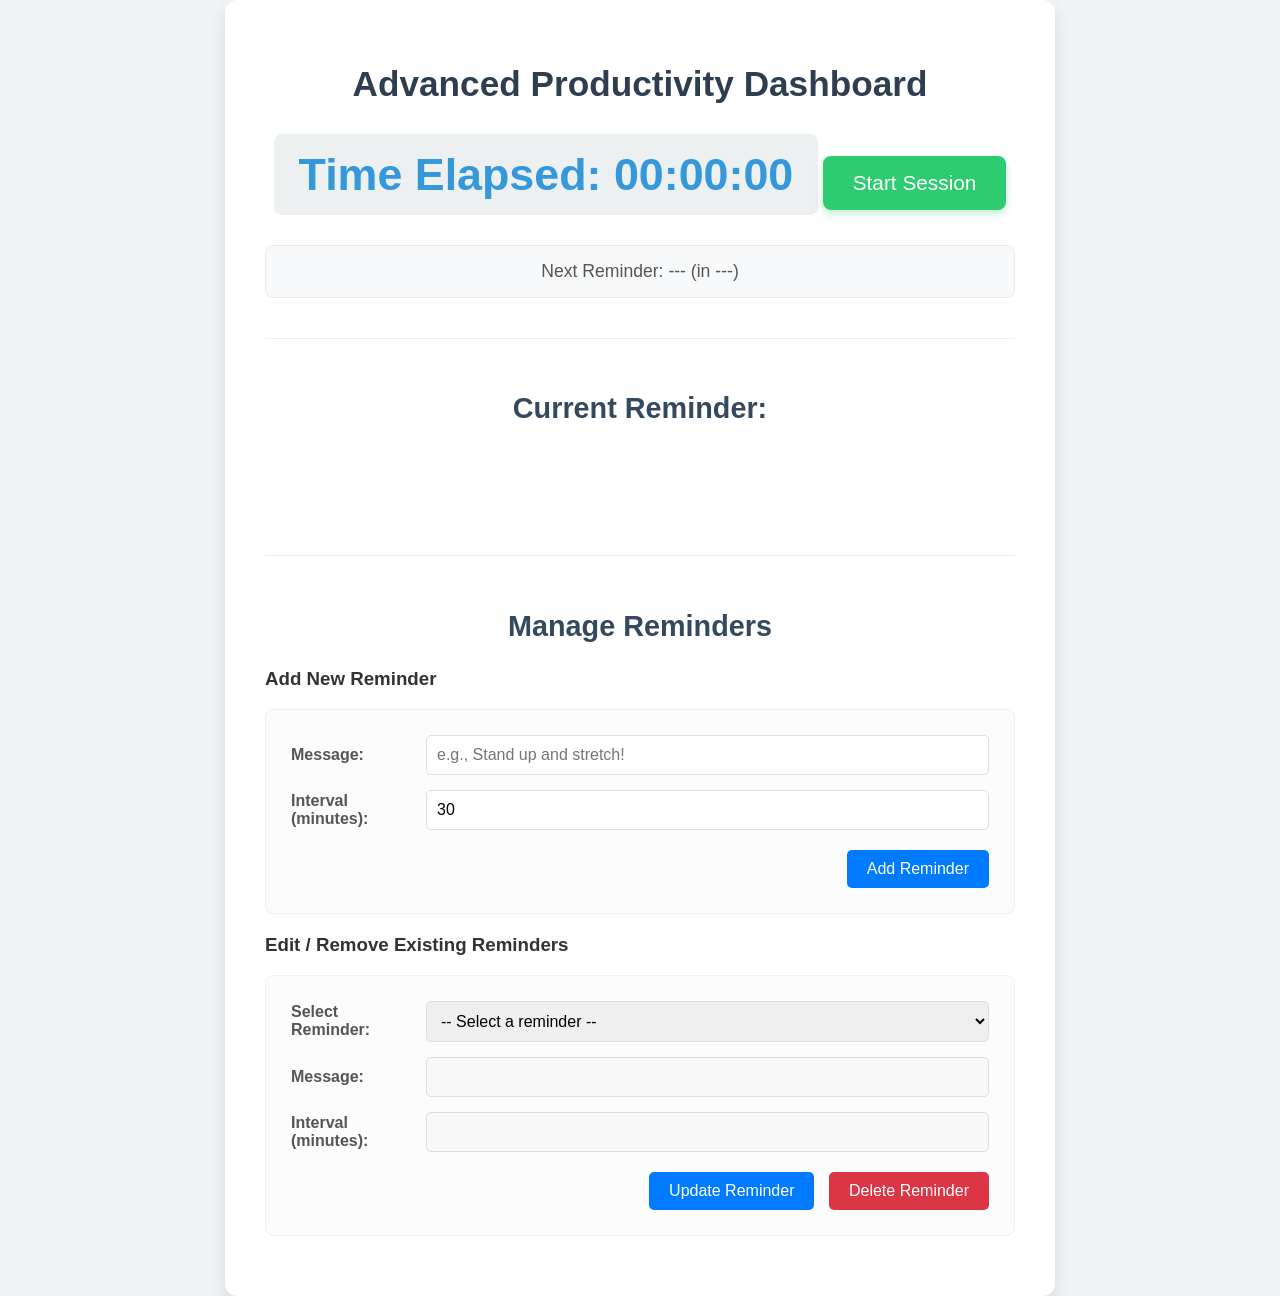
==== docs/db.html @ 58205507 "Add files via upload" ====
<!DOCTYPE html>
<html lang="en">
<head>
    <meta charset="UTF-8">
    <meta name="viewport" content="width=device-width, initial-scale=1.0">
    <title>Advanced Productivity Dashboard</title>
    <style>
        /*
        * CSS Styles
        */
        body {
            font-family: 'Segoe UI', Tahoma, Geneva, Verdana, sans-serif;
            display: flex;
            justify-content: center;
            align-items: center;
            min-height: 100vh;
            background-color: #f0f2f5;
            margin: 0;
            color: #333;
        }

        .dashboard-container {
            background-color: #fff;
            border-radius: 12px;
            box-shadow: 0 8px 16px rgba(0, 0, 0, 0.1);
            padding: 40px;
            text-align: center;
            width: 90%;
            max-width: 750px; /* Wider for reminder management */
        }

        h1 {
            color: #2c3e50;
            margin-bottom: 30px;
            font-size: 2.2em;
        }

        .timer-display {
            font-size: 2.8em;
            font-weight: bold;
            color: #3498db;
            margin-bottom: 30px;
            background-color: #ecf0f1;
            padding: 15px 25px;
            border-radius: 8px;
            display: inline-block;
            min-width: 250px;
        }

        #toggleButton {
            background-color: #2ecc71;
            color: white;
            border: none;
            padding: 15px 30px;
            font-size: 1.3em;
            border-radius: 8px;
            cursor: pointer;
            transition: background-color 0.3s ease, transform 0.2s ease;
            box-shadow: 0 4px 8px rgba(46, 204, 113, 0.3);
            margin-bottom: 25px;
        }

        #toggleButton:hover {
            background-color: #27ae60;
            transform: translateY(-2px);
        }

        #toggleButton:active {
            transform: translateY(0);
            box-shadow: 0 2px 4px rgba(46, 204, 113, 0.3);
        }

        #toggleButton.stop {
            background-color: #e74c3c; /* Red for stop */
            box-shadow: 0 4px 8px rgba(231, 76, 60, 0.3);
        }

        #toggleButton.stop:hover {
            background-color: #c0392b;
        }

        .next-reminder-info {
            font-size: 1.1em;
            color: #555;
            margin-bottom: 30px;
            background-color: #f8f9fa;
            padding: 15px 20px;
            border-radius: 8px;
            border: 1px solid #e9ecef;
        }

        .reminders-section {
            margin-top: 40px;
            border-top: 1px solid #eee;
            padding-top: 30px;
        }

        h2 {
            color: #34495e;
            margin-bottom: 20px;
            font-size: 1.8em;
        }

        .reminder-message {
            background-color: #ffeaa7; /* Light yellow for alerts */
            color: #e67e22; /* Orange for text */
            padding: 15px;
            border-radius: 8px;
            font-size: 1.1em;
            font-weight: 500;
            min-height: 40px;
            display: flex;
            justify-content: center;
            align-items: center;
            box-shadow: 0 2px 4px rgba(255, 234, 167, 0.5);
            opacity: 0;
            transition: opacity 0.5s ease-in-out, transform 0.3s ease-in-out;
            transform: translateY(10px);
        }

        .reminder-message.show {
            opacity: 1;
            transform: translateY(0);
        }

        /* Specific reminder styles (can be used for custom ones too if assigned a type) */
        .reminder-message.water { background-color: #d1ecf1; color: #0c5460; }
        .reminder-message.break { background-color: #d4edda; color: #155724; }
        .reminder-message.exercise { background-color: #fce8d7; color: #8a3800; }
        .reminder-message.eye { background-color: #f7d7ed; color: #6a1a5b; }
        .reminder-message.posture { background-color: #e0f2f7; color: #0d47a1; }
        .reminder-message.custom { background-color: #e6e6fa; color: #503080; } /* Light lavender for custom */

        /* Reminder Management Section */
        .manage-reminders {
            margin-top: 40px;
            border-top: 1px solid #eee;
            padding-top: 30px;
            text-align: left;
        }

        .manage-reminders h2 {
            text-align: center;
            margin-bottom: 25px;
        }

        .manage-reminders form {
            background-color: #fcfcfc;
            border: 1px solid #f0f0f0;
            padding: 25px;
            border-radius: 8px;
            margin-bottom: 20px;
        }

        .form-group {
            margin-bottom: 15px;
            display: flex;
            align-items: center;
        }

        .form-group label {
            flex: 0 0 120px; /* Fixed width for labels */
            margin-right: 15px;
            font-weight: bold;
            color: #555;
        }

        .form-group input[type="text"],
        .form-group input[type="number"],
        .form-group select {
            flex-grow: 1;
            padding: 10px;
            border: 1px solid #ddd;
            border-radius: 5px;
            font-size: 1em;
        }

        .form-actions {
            text-align: right;
            margin-top: 20px;
        }

        .form-actions button {
            background-color: #007bff;
            color: white;
            border: none;
            padding: 10px 20px;
            border-radius: 5px;
            cursor: pointer;
            font-size: 1em;
            transition: background-color 0.2s;
            margin-left: 10px;
        }

        .form-actions button.delete {
            background-color: #dc3545;
        }

        .form-actions button:hover {
            opacity: 0.9;
        }
    </style>
</head>
<body>
    <div class="dashboard-container">
        <h1>Advanced Productivity Dashboard</h1>
        <div class="timer-display">
            Time Elapsed: <span id="hours">00</span>:<span id="minutes">00</span>:<span id="seconds">00</span>
        </div>
        <button id="toggleButton">Start Session</button>

        <div class="next-reminder-info">
            Next Reminder: <span id="nextReminderText">---</span> (in <span id="timeUntilNext">---</span>)
        </div>

        <div class="reminders-section">
            <h2>Current Reminder:</h2>
            <div id="reminderMessage" class="reminder-message"></div>
        </div>

        <div class="manage-reminders">
            <h2>Manage Reminders</h2>

            <h3>Add New Reminder</h3>
            <form id="addReminderForm">
                <div class="form-group">
                    <label for="newReminderMessage">Message:</label>
                    <input type="text" id="newReminderMessage" placeholder="e.g., Stand up and stretch!" required>
                </div>
                <div class="form-group">
                    <label for="newReminderInterval">Interval (minutes):</label>
                    <input type="number" id="newReminderInterval" min="1" value="30" required>
                </div>
                <div class="form-actions">
                    <button type="submit">Add Reminder</button>
                </div>
            </form>

            <h3>Edit / Remove Existing Reminders</h3>
            <form id="editRemoveReminderForm">
                <div class="form-group">
                    <label for="selectReminder">Select Reminder:</label>
                    <select id="selectReminder">
                    </select>
                </div>
                <div class="form-group">
                    <label for="editReminderMessage">Message:</label>
                    <input type="text" id="editReminderMessage" disabled>
                </div>
                <div class="form-group">
                    <label for="editReminderInterval">Interval (minutes):</label>
                    <input type="number" id="editReminderInterval" min="1" disabled>
                </div>
                <div class="form-actions">
                    <button type="button" id="updateReminderButton" disabled>Update Reminder</button>
                    <button type="button" id="deleteReminderButton" class="delete" disabled>Delete Reminder</button>
                </div>
            </form>
        </div>
    </div>

    <audio id="reminderSound" src="https://assets.mixkit.co/sfx/preview/mixkit-positive-notification-bells-2193.mp3" preload="auto"></audio>

    <script>
        /*
        * JavaScript Logic
        */
        document.addEventListener('DOMContentLoaded', () => {
            const toggleButton = document.getElementById('toggleButton');
            const hoursSpan = document.getElementById('hours');
            const minutesSpan = document.getElementById('minutes');
            const secondsSpan = document.getElementById('seconds');
            const reminderMessageDiv = document.getElementById('reminderMessage');
            const nextReminderTextSpan = document.getElementById('nextReminderText');
            const timeUntilNextSpan = document.getElementById('timeUntilNext');
            const reminderSound = document.getElementById('reminderSound');

            // Reminder Management Elements
            const addReminderForm = document.getElementById('addReminderForm');
            const newReminderMessageInput = document.getElementById('newReminderMessage');
            const newReminderIntervalInput = document.getElementById('newReminderInterval');
            const selectReminderDropdown = document.getElementById('selectReminder');
            const editReminderMessageInput = document.getElementById('editReminderMessage');
            const editReminderIntervalInput = document.getElementById('editReminderInterval');
            const updateReminderButton = document.getElementById('updateReminderButton');
            const deleteReminderButton = document.getElementById('deleteReminderButton');

            let timerInterval;
            let secondsElapsed = 0;
            let sessionRunning = false;

            // Constants
            const REMINDER_DISPLAY_DURATION = 10000; // 6 seconds for reminder to show
            const MIN_INTERVAL_BETWEEN_SAME_REMINDER_BUZZES = 43200; // 12 hours in seconds (60 * 60 * 12)

            // Default Reminders (converted to seconds for internal logic)
            // Stored with an 'id' and 'lastBuzzed' property
            let reminders = [
                { id: 'water', message: '💧 Time to drink some water!', interval: 60 * 59, lastBuzzed: 0 }, // 10 seconds for testing
                { id: 'break', message: '🚶 Take a short break, stretch your legs!', interval: 60 * 89, lastBuzzed: 0 }, // 15 seconds for testing
                { id: 'eye', message: '👀 Look away from the screen for 20 seconds (20-20-20 rule).', interval: 60 * 20, lastBuzzed: 0 }, // 20 seconds for testing
                { id: 'posture', message: '🧍 Check your posture! Sit up straight.', interval: 60 * 29, lastBuzzed: 0 }, // 25 seconds for testing
                { id: 'exercise', message: '🏋️‍♂️ Quick break! Do some stretches or push-ups.', interval: 60 * 30, lastBuzzed: 0 } // 30 seconds for testing
            ];

            // --- Local Storage Management ---
            function loadReminders() {
                const storedReminders = localStorage.getItem('customProductivityReminders');
                if (storedReminders) {
                    // Merge stored custom reminders with default ones, ensuring unique IDs
                    // And initialize lastBuzzed if it's not present (e.g., from old storage)
                    const parsed = JSON.parse(storedReminders);
                    const defaultReminderIds = new Set(reminders.map(r => r.id));

                    // Add only custom reminders (not conflicting with default IDs)
                    parsed.forEach(r => {
                        if (!defaultReminderIds.has(r.id)) {
                            reminders.push({
                                id: r.id,
                                message: r.message,
                                interval: r.interval,
                                lastBuzzed: r.lastBuzzed || 0 // Ensure lastBuzzed is initialized
                            });
                        }
                    });
                }
                populateReminderDropdown();
            }

            function saveReminders() {
                // Save only custom and potentially modified default reminders
                // Filter out default ones if they haven't been changed? For simplicity, save all current state.
                localStorage.setItem('customProductivityReminders', JSON.stringify(reminders));
            }

            // --- UI Update Functions ---
            function formatTime(totalSeconds) {
                const h = Math.floor(totalSeconds / 3600);
                const m = Math.floor((totalSeconds % 3600) / 60);
                const s = totalSeconds % 60;
                return {
                    h: String(h).padStart(2, '0'),
                    m: String(m).padStart(2, '0'),
                    s: String(s).padStart(2, '0')
                };
            }

            function updateTimerDisplay() {
                const time = formatTime(secondsElapsed);
                hoursSpan.textContent = time.h;
                minutesSpan.textContent = time.m;
                secondsSpan.textContent = time.s;
            }

            function playReminderSound() {
                if (reminderSound) {
                    reminderSound.currentTime = 0; // Rewind to start if already playing
                    reminderSound.play().catch(e => console.error("Error playing sound:", e));
                }
            }

            function showReminder(message, type) {
                reminderMessageDiv.textContent = message;
                reminderMessageDiv.className = 'reminder-message'; // Clear all classes
                reminderMessageDiv.classList.add('show', type || 'custom'); // Default to 'custom' type if none provided

                playReminderSound(); // Play sound when reminder shows

                setTimeout(() => {
                    reminderMessageDiv.classList.remove('show');
                    setTimeout(() => {
                        reminderMessageDiv.textContent = '';
                        reminderMessageDiv.className = 'reminder-message'; // Reset to base class
                    }, 500); // Wait for fade-out transition
                }, REMINDER_DISPLAY_DURATION);
            }

            function updateNextReminderInfo() {
                if (!sessionRunning) {
                    nextReminderTextSpan.textContent = '---';
                    timeUntilNextSpan.textContent = '---';
                    return;
                }

                let nextReminder = null;
                let minTimeUntil = Infinity;

                reminders.forEach(r => {
                    // Calculate how many seconds until the next occurrence of this reminder
                    // This handles cases where we might have just passed an interval
                    const lastOccurrenceSeconds = Math.floor(secondsElapsed / r.interval) * r.interval;
                    let nextOccurrenceSeconds = lastOccurrenceSeconds + r.interval;

                    // If the current time is exactly an interval AND it's already buzzed very recently,
                    // calculate the next occurrence based on the lastBuzzed time + 12 hours minimum.
                    if (secondsElapsed > 0 && secondsElapsed % r.interval === 0 &&
                        (secondsElapsed - r.lastBuzzed) < MIN_INTERVAL_BETWEEN_SAME_REMINDER_BUZZES) {
                        nextOccurrenceSeconds = r.lastBuzzed + MIN_INTERVAL_BETWEEN_SAME_REMINDER_BUZZES;
                        // Adjust if that's still in the past or current second (shouldn't happen with secondsElapsed - lastBuzzed check)
                        if (nextOccurrenceSeconds <= secondsElapsed) {
                             nextOccurrenceSeconds = secondsElapsed + r.interval; // Fallback to next standard interval
                        }
                    } else if (secondsElapsed > 0 && secondsElapsed % r.interval === 0) {
                        // If it just buzzed and it's allowed, its next one is a full interval from now.
                        nextOccurrenceSeconds += r.interval;
                    }


                    const timeUntil = nextOccurrenceSeconds - secondsElapsed;

                    if (timeUntil < minTimeUntil) {
                        minTimeUntil = timeUntil;
                        nextReminder = r;
                    }
                });

                if (nextReminder && minTimeUntil > 0) { // Only show if there's a valid next reminder and time until it
                    nextReminderTextSpan.textContent = nextReminder.message.split('!')[0]; // Just the main phrase
                    const time = formatTime(minTimeUntil);
                    let timeString = '';
                    if (parseInt(time.h) > 0) timeString += `${parseInt(time.h)}h `;
                    if (parseInt(time.m) > 0) timeString += `${parseInt(time.m)}m `;
                    timeString += `${parseInt(time.s)}s`;
                    timeUntilNextSpan.textContent = timeString.trim();
                } else if (nextReminder && minTimeUntil <= 0) { // If it's due now or just passed, show "imminent"
                    nextReminderTextSpan.textContent = nextReminder.message.split('!')[0];
                    timeUntilNextSpan.textContent = 'now!';
                }
                else {
                    nextReminderTextSpan.textContent = 'No reminders scheduled';
                    timeUntilNextSpan.textContent = '';
                }
            }


            // --- Session Control ---
            function startSession() {
                if (sessionRunning) return;

                sessionRunning = true;
                toggleButton.textContent = 'Stop Session';
                toggleButton.classList.add('stop');
                
                updateNextReminderInfo(); 

                timerInterval = setInterval(() => {
                    secondsElapsed++;
                    updateTimerDisplay();
                    updateNextReminderInfo(); // Update next reminder info every second

                    reminders.forEach(reminder => {
                        // Check if it's time for a reminder AND it hasn't buzzed recently
                        if (secondsElapsed > 0 && 
                            secondsElapsed % reminder.interval === 0 &&
                            (secondsElapsed - reminder.lastBuzzed) >= MIN_INTERVAL_BETWEEN_SAME_REMINDER_BUZZES) {
                            
                            showReminder(reminder.message, reminder.id); // Pass reminder ID as type for CSS
                            reminder.lastBuzzed = secondsElapsed; // Update last buzzed time
                            saveReminders(); // Save the new lastBuzzed time
                        }
                    });

                }, 1000); // Update every second
            }

            function stopSession() {
                if (!sessionRunning) return;

                sessionRunning = false;
                clearInterval(timerInterval); // Stop the timer
                secondsElapsed = 0; // Reset time
                updateTimerDisplay(); // Update display to 00:00:00

                // Reset lastBuzzed times when session stops, so they're ready for a new session
                reminders.forEach(r => r.lastBuzzed = 0);
                saveReminders(); // Save the reset lastBuzzed times

                toggleButton.textContent = 'Start Session';
                toggleButton.classList.remove('stop');
                
                reminderMessageDiv.classList.remove('show');
                reminderMessageDiv.textContent = '';
                reminderMessageDiv.className = 'reminder-message';
                
                updateNextReminderInfo(); // Clear next reminder info when session stops
            }

            toggleButton.addEventListener('click', () => {
                if (sessionRunning) {
                    stopSession();
                } else {
                    startSession();
                }
            });

            // --- Reminder Management Functions ---

            function generateReminderId(message) {
                // Simple ID generation for custom reminders
                return 'custom-' + message.replace(/[^a-zA-Z0-9]/g, '').toLowerCase().substring(0, 10) + '-' + Date.now();
            }

            function populateReminderDropdown() {
                selectReminderDropdown.innerHTML = '<option value="">-- Select a reminder --</option>';
                reminders.forEach(r => {
                    const option = document.createElement('option');
                    option.value = r.id;
                    option.textContent = r.message;
                    selectReminderDropdown.appendChild(option);
                });
                // Disable edit/delete fields if no reminder is selected
                editReminderMessageInput.disabled = true;
                editReminderIntervalInput.disabled = true;
                updateReminderButton.disabled = true;
                deleteReminderButton.disabled = true;
                editReminderMessageInput.value = '';
                editReminderIntervalInput.value = '';
            }

            addReminderForm.addEventListener('submit', (e) => {
                e.preventDefault();
                const message = newReminderMessageInput.value.trim();
                const intervalMinutes = parseInt(newReminderIntervalInput.value, 10);

                if (message && intervalMinutes > 0) {
                    const newReminder = {
                        id: generateReminderId(message), // Generate a unique ID
                        message: message,
                        interval: intervalMinutes * 60, // Convert minutes to seconds
                        lastBuzzed: 0 // Initialize lastBuzzed
                    };
                    reminders.push(newReminder);
                    saveReminders();
                    populateReminderDropdown();
                    newReminderMessageInput.value = '';
                    newReminderIntervalInput.value = 30; // Reset to default
                    updateNextReminderInfo(); // Re-evaluate next reminder
                    alert('Reminder added successfully!');
                } else {
                    alert('Please enter a valid message and interval (minutes).');
                }
            });

            selectReminderDropdown.addEventListener('change', () => {
                const selectedId = selectReminderDropdown.value;
                const selectedReminder = reminders.find(r => r.id === selectedId);

                if (selectedReminder) {
                    editReminderMessageInput.value = selectedReminder.message;
                    editReminderIntervalInput.value = selectedReminder.interval / 60; // Convert seconds to minutes for display
                    editReminderMessageInput.disabled = false;
                    editReminderIntervalInput.disabled = false;
                    updateReminderButton.disabled = false;
                    deleteReminderButton.disabled = false;
                } else {
                    editReminderMessageInput.value = '';
                    editReminderIntervalInput.value = '';
                    editReminderMessageInput.disabled = true;
                    editReminderIntervalInput.disabled = true;
                    updateReminderButton.disabled = true;
                    deleteReminderButton.disabled = true;
                }
            });

            updateReminderButton.addEventListener('click', () => {
                const selectedId = selectReminderDropdown.value;
                const selectedReminder = reminders.find(r => r.id === selectedId);

                if (selectedReminder) {
                    const newMessage = editReminderMessageInput.value.trim();
                    const newIntervalMinutes = parseInt(editReminderIntervalInput.value, 10);

                    if (newMessage && newIntervalMinutes > 0) {
                        selectedReminder.message = newMessage;
                        selectedReminder.interval = newIntervalMinutes * 60; // Convert minutes to seconds
                        // Reset lastBuzzed for edited reminder to allow it to buzz soon if needed
                        selectedReminder.lastBuzzed = 0; 
                        saveReminders();
                        populateReminderDropdown(); // Re-populate to update message in dropdown
                        updateNextReminderInfo(); // Re-evaluate next reminder
                        alert('Reminder updated successfully!');
                    } else {
                        alert('Please enter a valid message and interval (minutes).');
                    }
                }
            });

            deleteReminderButton.addEventListener('click', () => {
                const selectedId = selectReminderDropdown.value;
                if (selectedId && confirm('Are you sure you want to delete this reminder?')) {
                    reminders = reminders.filter(r => r.id !== selectedId);
                    saveReminders();
                    populateReminderDropdown();
                    updateNextReminderInfo(); // Re-evaluate next reminder
                    alert('Reminder deleted successfully!');
                }
            });

            // Initial setup
            loadReminders(); // Load custom reminders from localStorage
            updateTimerDisplay();
            updateNextReminderInfo(); // Call initially to show default "---"
        });
    </script>
</body>
</html>
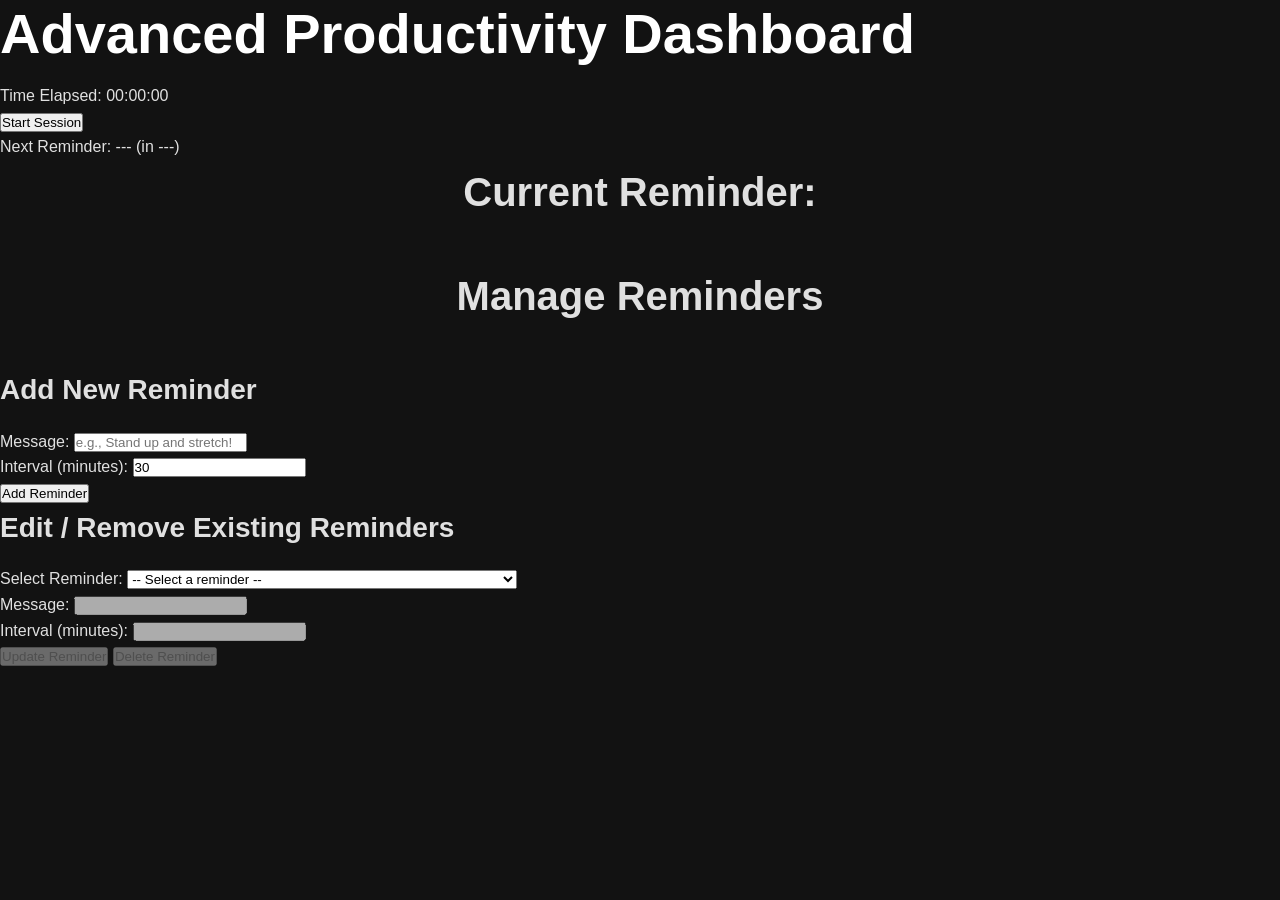
==== commit 81904406: "Update db.html" ====
--- a/docs/db.html
+++ b/docs/db.html
@@ -4,202 +4,7 @@
     <meta charset="UTF-8">
     <meta name="viewport" content="width=device-width, initial-scale=1.0">
     <title>Advanced Productivity Dashboard</title>
-    <style>
-        /*
-        * CSS Styles
-        */
-        body {
-            font-family: 'Segoe UI', Tahoma, Geneva, Verdana, sans-serif;
-            display: flex;
-            justify-content: center;
-            align-items: center;
-            min-height: 100vh;
-            background-color: #f0f2f5;
-            margin: 0;
-            color: #333;
-        }
-
-        .dashboard-container {
-            background-color: #fff;
-            border-radius: 12px;
-            box-shadow: 0 8px 16px rgba(0, 0, 0, 0.1);
-            padding: 40px;
-            text-align: center;
-            width: 90%;
-            max-width: 750px; /* Wider for reminder management */
-        }
-
-        h1 {
-            color: #2c3e50;
-            margin-bottom: 30px;
-            font-size: 2.2em;
-        }
-
-        .timer-display {
-            font-size: 2.8em;
-            font-weight: bold;
-            color: #3498db;
-            margin-bottom: 30px;
-            background-color: #ecf0f1;
-            padding: 15px 25px;
-            border-radius: 8px;
-            display: inline-block;
-            min-width: 250px;
-        }
-
-        #toggleButton {
-            background-color: #2ecc71;
-            color: white;
-            border: none;
-            padding: 15px 30px;
-            font-size: 1.3em;
-            border-radius: 8px;
-            cursor: pointer;
-            transition: background-color 0.3s ease, transform 0.2s ease;
-            box-shadow: 0 4px 8px rgba(46, 204, 113, 0.3);
-            margin-bottom: 25px;
-        }
-
-        #toggleButton:hover {
-            background-color: #27ae60;
-            transform: translateY(-2px);
-        }
-
-        #toggleButton:active {
-            transform: translateY(0);
-            box-shadow: 0 2px 4px rgba(46, 204, 113, 0.3);
-        }
-
-        #toggleButton.stop {
-            background-color: #e74c3c; /* Red for stop */
-            box-shadow: 0 4px 8px rgba(231, 76, 60, 0.3);
-        }
-
-        #toggleButton.stop:hover {
-            background-color: #c0392b;
-        }
-
-        .next-reminder-info {
-            font-size: 1.1em;
-            color: #555;
-            margin-bottom: 30px;
-            background-color: #f8f9fa;
-            padding: 15px 20px;
-            border-radius: 8px;
-            border: 1px solid #e9ecef;
-        }
-
-        .reminders-section {
-            margin-top: 40px;
-            border-top: 1px solid #eee;
-            padding-top: 30px;
-        }
-
-        h2 {
-            color: #34495e;
-            margin-bottom: 20px;
-            font-size: 1.8em;
-        }
-
-        .reminder-message {
-            background-color: #ffeaa7; /* Light yellow for alerts */
-            color: #e67e22; /* Orange for text */
-            padding: 15px;
-            border-radius: 8px;
-            font-size: 1.1em;
-            font-weight: 500;
-            min-height: 40px;
-            display: flex;
-            justify-content: center;
-            align-items: center;
-            box-shadow: 0 2px 4px rgba(255, 234, 167, 0.5);
-            opacity: 0;
-            transition: opacity 0.5s ease-in-out, transform 0.3s ease-in-out;
-            transform: translateY(10px);
-        }
-
-        .reminder-message.show {
-            opacity: 1;
-            transform: translateY(0);
-        }
-
-        /* Specific reminder styles (can be used for custom ones too if assigned a type) */
-        .reminder-message.water { background-color: #d1ecf1; color: #0c5460; }
-        .reminder-message.break { background-color: #d4edda; color: #155724; }
-        .reminder-message.exercise { background-color: #fce8d7; color: #8a3800; }
-        .reminder-message.eye { background-color: #f7d7ed; color: #6a1a5b; }
-        .reminder-message.posture { background-color: #e0f2f7; color: #0d47a1; }
-        .reminder-message.custom { background-color: #e6e6fa; color: #503080; } /* Light lavender for custom */
-
-        /* Reminder Management Section */
-        .manage-reminders {
-            margin-top: 40px;
-            border-top: 1px solid #eee;
-            padding-top: 30px;
-            text-align: left;
-        }
-
-        .manage-reminders h2 {
-            text-align: center;
-            margin-bottom: 25px;
-        }
-
-        .manage-reminders form {
-            background-color: #fcfcfc;
-            border: 1px solid #f0f0f0;
-            padding: 25px;
-            border-radius: 8px;
-            margin-bottom: 20px;
-        }
-
-        .form-group {
-            margin-bottom: 15px;
-            display: flex;
-            align-items: center;
-        }
-
-        .form-group label {
-            flex: 0 0 120px; /* Fixed width for labels */
-            margin-right: 15px;
-            font-weight: bold;
-            color: #555;
-        }
-
-        .form-group input[type="text"],
-        .form-group input[type="number"],
-        .form-group select {
-            flex-grow: 1;
-            padding: 10px;
-            border: 1px solid #ddd;
-            border-radius: 5px;
-            font-size: 1em;
-        }
-
-        .form-actions {
-            text-align: right;
-            margin-top: 20px;
-        }
-
-        .form-actions button {
-            background-color: #007bff;
-            color: white;
-            border: none;
-            padding: 10px 20px;
-            border-radius: 5px;
-            cursor: pointer;
-            font-size: 1em;
-            transition: background-color 0.2s;
-            margin-left: 10px;
-        }
-
-        .form-actions button.delete {
-            background-color: #dc3545;
-        }
-
-        .form-actions button:hover {
-            opacity: 0.9;
-        }
-    </style>
+  <link rel="stylesheet" href="style.css">
 </head>
 <body>
     <div class="dashboard-container">
@@ -603,4 +408,4 @@
         });
     </script>
 </body>
-</html>+</html>
--- a/docs/style.css
+++ b/docs/style.css
@@ -0,0 +1,853 @@
+:root {
+    /* Dark Theme Colors */
+    --primary-color: #bb86fc; /* A vibrant, light purple for accents/interactivity */
+    --secondary-color: #03dac6; /* A contrasting teal for secondary accents */
+    --background-color: #121212; /* Very dark grey for background */
+    --surface-color: #1e1e1e;   /* Slightly lighter dark grey for cards/sections */
+    --text-color: #e0e0e0;     /* Light grey for main text */
+    --light-text-color: #a0a0a0; /* Muted grey for secondary text */
+    --border-color: #333333;    /* Darker grey for borders */
+    --shadow-color: rgba(0, 0, 0, 0.4); /* More pronounced shadow on dark background */
+    --white-color: #ffffff;    /* Pure white (used sparingly for contrast) */
+
+    --hover-effect: translateY(-3px);
+}
+
+* {
+    margin: 0;
+    padding: 0;
+    box-sizing: border-box;
+}
+
+body {
+    font-family: 'Poppins', sans-serif;
+    line-height: 1.6;
+    color: var(--text-color);
+    background-color: var(--background-color);
+    overflow-x: hidden; /* Prevent horizontal scroll */
+}
+
+.container {
+    max-width: 1200px;
+    margin: 0 auto;
+    padding: 0 20px;
+}
+
+a {
+    text-decoration: none;
+    color: var(--primary-color);
+    transition: color 0.3s ease;
+}
+
+a:hover {
+    color: var(--secondary-color);
+}
+
+ul {
+    list-style: none;
+}
+
+h1, h2, h3 {
+    margin-bottom: 1rem;
+    font-weight: 700;
+}
+
+h1 {
+    font-size: 3.5rem;
+    line-height: 1.2;
+    color: var(--white-color); /* Hero title remains white for strong contrast */
+}
+
+h2 {
+    font-size: 2.5rem;
+    text-align: center;
+    margin-bottom: 2.5rem;
+    color: var(--text-color);
+}
+
+h3 {
+    font-size: 1.75rem;
+}
+
+p {
+    margin-bottom: 1rem;
+}
+
+.section-description {
+    text-align: center;
+    max-width: 700px;
+    margin: 0 auto 3rem auto;
+    color: var(--light-text-color);
+    font-size: 1.1rem;
+}
+
+.text-center {
+    text-align: center;
+}
+
+/* Buttons */
+.btn {
+    display: inline-block;
+    padding: 12px 25px;
+    border-radius: 50px;
+    font-weight: 600;
+    text-align: center;
+    transition: all 0.3s ease;
+    cursor: pointer;
+    border: none;
+}
+
+.btn-primary {
+    background-color: var(--primary-color);
+    color: var(--background-color); /* Text should be dark on primary */
+}
+
+.btn-primary:hover {
+    background-color: #a46de5; /* Slightly darker primary on hover */
+    color: var(--background-color);
+}
+
+.btn-secondary {
+    background-color: transparent; /* Transparent background */
+    color: var(--primary-color);
+    border: 2px solid var(--primary-color);
+}
+
+.btn-secondary:hover {
+    background-color: var(--primary-color);
+    color: var(--background-color);
+}
+
+.btn-hero {
+    padding: 15px 40px;
+    font-size: 1.2rem;
+    background-color: var(--secondary-color); /* Use secondary accent for hero */
+    color: var(--background-color);
+    border-radius: 5px; /* Slightly less rounded for hero */
+}
+
+.btn-hero:hover {
+    background-color: #02c3b0; /* Darker secondary on hover */
+    color: var(--background-color);
+}
+
+/* Header */
+.main-header {
+    background-color: var(--surface-color); /* Dark surface for header */
+    padding: 15px 0;
+    box-shadow: 0 2px 10px var(--shadow-color);
+    position: sticky;
+    top: 0;
+    z-index: 1000;
+}
+
+.main-header .container {
+    display: flex;
+    justify-content: space-between;
+    align-items: center;
+    flex-wrap: wrap; /* Allow wrapping for mobile */
+}
+
+.logo {
+    font-size: 2rem;
+    font-weight: 700;
+    color: var(--primary-color);
+}
+
+.main-nav ul {
+    display: flex;
+    gap: 30px;
+}
+
+.main-nav a {
+    color: var(--text-color);
+    font-weight: 600;
+    padding: 5px 0;
+    position: relative;
+}
+
+.main-nav a::after {
+    content: '';
+    position: absolute;
+    left: 0;
+    bottom: -5px;
+    width: 0;
+    height: 2px;
+    background-color: var(--primary-color);
+    transition: width 0.3s ease;
+}
+
+.main-nav a:hover::after {
+    width: 100%;
+}
+
+.header-actions {
+    display: flex;
+    align-items: center;
+    gap: 15px;
+}
+
+.header-actions input[type="search"] {
+    padding: 8px 15px;
+    border: 1px solid var(--border-color);
+    border-radius: 50px;
+    font-size: 0.9rem;
+    width: 180px;
+    background-color: var(--background-color); /* Dark input background */
+    color: var(--text-color); /* Light text color */
+    transition: width 0.3s ease;
+}
+
+.header-actions input[type="search"]:focus {
+    width: 220px;
+    outline: none;
+    border-color: var(--primary-color);
+}
+
+.menu-toggle {
+    display: none; /* Hidden on desktop */
+    background: none;
+    border: none;
+    font-size: 1.8rem;
+    color: var(--text-color);
+    cursor: pointer;
+}
+
+/* Hero Section */
+.hero-section {
+    /* Using darker gradient for dark theme */
+    background: linear-gradient(rgba(0, 0, 0, 0.7), rgba(0, 0, 0, 0.5)), url('https://via.placeholder.com/1600x800/212121/e0e0e0?text=Empower+Youth') no-repeat center center/cover;
+    color: var(--white-color);
+    text-align: center;
+    padding: 120px 20px;
+    min-height: 500px;
+    display: flex;
+    align-items: center;
+    justify-content: center;
+}
+
+.hero-section h1 {
+    font-size: 4rem;
+    margin-bottom: 20px;
+}
+
+.hero-section .tagline {
+    font-size: 1.5rem;
+    max-width: 800px;
+    margin: 0 auto 40px auto;
+    line-height: 1.4;
+}
+
+/* General Section Styling */
+section {
+    padding: 80px 0;
+}
+
+section:nth-child(even) {
+    background-color: var(--surface-color); /* Use surface color for alternating sections */
+}
+
+/* Services Overview */
+.services-overview .service-grid {
+    display: grid;
+    grid-template-columns: repeat(auto-fit, minmax(300px, 1fr));
+    gap: 30px;
+    margin-bottom: 40px;
+}
+
+.service-card {
+    background-color: var(--surface-color); /* Card background */
+    padding: 30px;
+    border-radius: 10px;
+    box-shadow: 0 5px 15px var(--shadow-color);
+    text-align: center;
+    transition: transform 0.3s ease, box-shadow 0.3s ease;
+    display: flex;
+    flex-direction: column;
+    justify-content: space-between;
+}
+
+.service-card:hover {
+    transform: var(--hover-effect);
+    box-shadow: 0 8px 20px rgba(0, 0, 0, 0.6); /* Darker shadow on hover */
+}
+
+.service-icon {
+    font-size: 3.5rem;
+    color: var(--primary-color); /* Icons use primary color */
+    margin-bottom: 20px;
+}
+
+.service-card h3 {
+    margin-bottom: 10px;
+    color: var(--text-color);
+}
+
+.service-card p {
+    color: var(--light-text-color);
+    font-size: 0.95rem;
+    flex-grow: 1; /* Allows paragraphs to take equal space */
+    margin-bottom: 20px;
+}
+
+.service-card .learn-more {
+    font-weight: 600;
+    display: inline-flex;
+    align-items: center;
+    gap: 5px;
+}
+
+.service-card .learn-more i {
+    font-size: 0.9em;
+    transition: transform 0.3s ease;
+}
+
+.service-card .learn-more:hover i {
+    transform: translateX(5px);
+}
+
+.service-card.coming-soon {
+    opacity: 0.7;
+    background-color: #2a2a2a; /* Slightly different dark background for coming soon */
+    position: relative;
+    overflow: hidden;
+}
+
+.service-card.coming-soon .status {
+    position: absolute;
+    top: 15px;
+    right: 15px;
+    background-color: var(--light-text-color); /* Muted status color */
+    color: var(--background-color);
+    padding: 5px 10px;
+    border-radius: 5px;
+    font-size: 0.8rem;
+    font-weight: 600;
+}
+
+.service-card.coming-soon .service-icon {
+    color: var(--light-text-color); /* Muted icon for coming soon */
+}
+
+.service-card.coming-soon .learn-more {
+    pointer-events: none; /* Disable click */
+    opacity: 0.5;
+}
+
+
+/* How It Works */
+.how-it-works .steps-grid {
+    display: grid;
+    grid-template-columns: repeat(auto-fit, minmax(280px, 1fr));
+    gap: 30px;
+    margin-top: 2rem;
+}
+
+.step-card {
+    background-color: var(--surface-color); /* Card background */
+    padding: 30px;
+    border-radius: 10px;
+    box-shadow: 0 5px 15px var(--shadow-color);
+    text-align: center;
+    transition: transform 0.3s ease;
+}
+
+.step-card:hover {
+    transform: var(--hover-effect);
+}
+
+.step-number {
+    width: 60px;
+    height: 60px;
+    background-color: var(--primary-color);
+    color: var(--background-color); /* Number text is dark on primary */
+    border-radius: 50%;
+    display: flex;
+    justify-content: center;
+    align-items: center;
+    font-size: 1.8rem;
+    font-weight: 700;
+    margin: 0 auto 20px auto;
+    box-shadow: 0 4px 10px rgba(187, 134, 252, 0.3); /* Shadow based on primary color */
+}
+
+.step-card h3 {
+    color: var(--text-color);
+    margin-bottom: 10px;
+}
+
+.step-card p {
+    color: var(--light-text-color);
+    font-size: 0.95rem;
+}
+
+/* Call to Action Banner */
+.call-to-action-banner {
+    /* Gradient blend with primary and secondary accents */
+    background: linear-gradient(to right, var(--primary-color), var(--secondary-color));
+    color: var(--background-color); /* Text is dark on bright gradient */
+    text-align: center;
+    padding: 80px 20px;
+    margin-top: 50px;
+}
+
+.call-to-action-banner h2 {
+    color: var(--background-color); /* Headings are dark for contrast */
+    font-size: 2.8rem;
+    margin-bottom: 20px;
+}
+
+.call-to-action-banner p {
+    font-size: 1.2rem;
+    max-width: 700px;
+    margin: 0 auto 40px auto;
+}
+
+/* Placeholder Sections */
+.placeholder-section {
+    padding: 80px 0;
+    text-align: center;
+    background-color: var(--surface-color); /* Use surface color for sections */
+    border-top: 1px solid var(--border-color);
+}
+
+.placeholder-section h2 {
+    color: var(--text-color);
+}
+
+.placeholder-section p {
+    max-width: 800px;
+    margin: 0 auto 20px auto;
+    color: var(--light-text-color);
+}
+
+/* Footer */
+.main-footer {
+    background-color: var(--background-color); /* Dark background for footer */
+    color: var(--light-text-color);
+    padding: 60px 0 20px 0;
+    font-size: 0.9rem;
+    border-top: 1px solid var(--border-color);
+}
+
+.main-footer .footer-links {
+    display: grid;
+    grid-template-columns: repeat(auto-fit, minmax(200px, 1fr));
+    gap: 30px;
+    margin-bottom: 40px;
+}
+
+.footer-col h4 {
+    font-size: 1.1rem;
+    margin-bottom: 20px;
+    color: var(--primary-color); /* Footer headings use primary color */
+    position: relative;
+}
+
+.footer-col h4::before {
+    content: '';
+    position: absolute;
+    left: 0;
+    bottom: -5px;
+    height: 2px;
+    width: 50px;
+    background-color: var(--secondary-color); /* Underline uses secondary color */
+}
+
+.footer-col ul li:not(:last-child) {
+    margin-bottom: 10px;
+}
+
+.footer-col ul a {
+    color: var(--light-text-color);
+    opacity: 0.7;
+    transition: opacity 0.3s ease;
+}
+
+.footer-col ul a:hover {
+    opacity: 1;
+    color: var(--primary-color); /* Links light up on hover */
+}
+
+.social-icons a {
+    display: inline-block;
+    width: 40px;
+    height: 40px;
+    background-color: rgba(255, 255, 255, 0.1); /* Subtle transparent background */
+    margin: 0 10px 10px 0;
+    text-align: center;
+    line-height: 40px;
+    border-radius: 50%;
+    color: var(--text-color);
+    transition: all 0.3s ease;
+}
+
+.social-icons a:hover {
+    background-color: var(--primary-color); /* Primary color on social icon hover */
+    color: var(--background-color);
+}
+
+.footer-bottom {
+    text-align: center;
+    padding-top: 20px;
+    border-top: 1px solid var(--border-color);
+    color: var(--light-text-color);
+}
+
+/* --- LOADER AND LAZY LOADING CSS --- */
+
+/* Loader Overlay */
+#loader-overlay {
+    position: fixed;
+    top: 0;
+    left: 0;
+    width: 100%;
+    height: 100%;
+    background-color: var(--background-color); /* Loader background matches site background */
+    display: flex;
+    justify-content: center;
+    align-items: center;
+    z-index: 9999; /* Ensure it's on top of everything */
+    transition: opacity 0.5s ease-out, visibility 0.5s ease-out;
+    opacity: 1;
+    visibility: visible;
+}
+
+#loader-overlay.hidden {
+    opacity: 0;
+    visibility: hidden;
+    pointer-events: none; /* Allows clicks through once hidden */
+}
+
+/* Loader Animation (Spinner) */
+.spinner {
+    border: 8px solid rgba(255, 255, 255, 0.1); /* Lighter border for dark theme */
+    border-left-color: var(--primary-color); /* Use primary color for spinner */
+    border-radius: 50%;
+    width: 60px;
+    height: 60px;
+    animation: spin 1.2s linear infinite;
+}
+
+@keyframes spin {
+    0% { transform: rotate(0deg); }
+    100% { transform: rotate(360deg); }
+}
+
+/* Initial Hide for Content (revealed by JS after loader) */
+body.loading #main-content {
+    opacity: 0;
+    transition: opacity 0.5s ease-in;
+}
+
+body:not(.loading) #main-content {
+    opacity: 1;
+}
+
+/* Lazy Load Styling for Images (if you add images later) */
+img:not(.lazy-loaded) {
+    filter: blur(5px) brightness(0.7); /* Optional: blur and slightly dim for dark theme */
+    transition: filter 0.5s ease-in;
+}
+
+img.lazy-loaded {
+    filter: blur(0) brightness(1);
+}
+
+/* --- GOOD ANIMATIONS --- */
+
+/* 1. Subtle Fade-In on Scroll (or when element appears) */
+.fade-in-element {
+    opacity: 0;
+    transform: translateY(20px);
+    transition: opacity 0.6s ease-out, transform 0.6s ease-out;
+}
+
+.fade-in-element.fade-in-visible {
+    opacity: 1;
+    transform: translateY(0);
+}
+
+/* 2. Button Hover Effect (Slight Pop/Scale) */
+.btn {
+    transition: transform 0.2s ease-out, box-shadow 0.2s ease-out;
+}
+
+.btn:hover {
+    transform: translateY(-2px) scale(1.02); /* Lifts slightly and scales a bit */
+    box-shadow: 0 4px 8px var(--shadow-color); /* Uses theme shadow */
+}
+
+/* 3. Card Hover Effect (Lift and Shadow) */
+.service-card, .step-card {
+    transition: transform 0.3s ease-out, box-shadow 0.3s ease-out;
+}
+
+.service-card:hover, .step-card:hover {
+    transform: translateY(-5px); /* Lifts the card up */
+    box-shadow: 0 10px 20px rgba(0, 0, 0, 0.6); /* More pronounced shadow */
+}
+
+/* 4. Text Highlight/Underline on Hover for Nav Links */
+.main-nav a {
+    position: relative; /* Needed for pseudo-elements */
+    overflow: hidden; /* Ensures the underline grows from the inside */
+    transition: color 0.3s ease; /* Smooth color change on hover */
+}
+
+.main-nav a::after {
+    content: '';
+    position: absolute;
+    bottom: -2px; /* Position below the text */
+    left: 0;
+    width: 100%; /* Initially spans the full width */
+    height: 2px;
+    background-color: var(--primary-color);
+    transform: scaleX(0); /* Start scaled to 0 (hidden) */
+    transform-origin: bottom right; /* Grow from right to left */
+    transition: transform 0.3s ease-out; /* Animate the transform */
+}
+
+.main-nav a:hover::after {
+    transform: scaleX(1); /* Scale to 1 (full width) */
+    transform-origin: bottom left; /* Grow from left to right on hover */
+}
+
+/* 5. Icon Pulse/Bounce (for attention-grabbing icons) */
+@keyframes pulse {
+    0% { transform: scale(1); }
+    50% { transform: scale(1.05); } /* Slightly enlarge */
+    100% { transform: scale(1); }
+}
+
+.icon-pulse {
+    animation: pulse 2s infinite ease-in-out; /* Continuous pulse */
+}
+
+/* 6. Background Gradient Animation (for banners or hero sections) */
+.animated-gradient-bg {
+    background: linear-gradient(135deg, var(--primary-color), var(--secondary-color), #6f42c1); /* Using theme colors */
+    background-size: 400% 400%; /* Makes the gradient larger than the element */
+    animation: gradientShift 15s ease infinite alternate; /* Animates the background position */
+}
+
+@keyframes gradientShift {
+    0% { background-position: 0% 50%; }
+    50% { background-position: 100% 50%; }
+    100% { background-position: 0% 50%; }
+}
+
+/* 7. Shaking Input Field (for validation feedback) */
+@keyframes shake {
+    0%, 100% { transform: translateX(0); }
+    10%, 30%, 50%, 70%, 90% { transform: translateX(-5px); }
+    20%, 40%, 60%, 80% { transform: translateX(5px); }
+}
+
+.input-error-shake {
+    animation: shake 0.5s ease-in-out;
+    border-color: #cf6679 !important; /* A common error color for dark themes */
+}
+
+/* 8. Spinner Variations (if you need other loaders) */
+@keyframes rotating-square {
+    0% { transform: rotate(0deg) scale(1); border-radius: 0; }
+    50% { transform: rotate(180deg) scale(1.2); border-radius: 50%; }
+    100% { transform: rotate(360deg) scale(1); border-radius: 0; }
+}
+
+.rotating-square-loader {
+    width: 50px;
+    height: 50px;
+    background-color: var(--primary-color);
+    animation: rotating-square 2s infinite ease-in-out;
+}
+
+/* 9. Keyframe for Scroll-Triggered Text Animation (Word/Letter by Letter) */
+@keyframes textRevealUp {
+    0% {
+        opacity: 0;
+        transform: translateY(20px);
+    }
+    100% {
+        opacity: 1;
+        transform: translateY(0);
+    }
+}
+
+.section-title.animated-title {
+    animation: textRevealUp 0.8s ease-out forwards;
+}
+
+/* Responsive Design */
+@media (max-width: 992px) {
+    .main-nav ul {
+        gap: 20px;
+    }
+    .hero-section h1 {
+        font-size: 3rem;
+    }
+    .hero-section .tagline {
+        font-size: 1.3rem;
+    }
+    h2 {
+        font-size: 2rem;
+    }
+    .service-card, .step-card {
+        padding: 25px;
+    }
+    .service-icon {
+        font-size: 3rem;
+    }
+    .step-number {
+        width: 50px;
+        height: 50px;
+        font-size: 1.5rem;
+    }
+}
+
+@media (max-width: 768px) {
+    .main-header .container {
+        flex-wrap: nowrap;
+        justify-content: space-between;
+    }
+    .main-nav {
+        display: none; /* Hide by default on mobile */
+        flex-direction: column;
+        width: 100%;
+        position: absolute;
+        top: 80px; /* Adjust based on header height */
+        left: 0;
+        background-color: var(--surface-color); /* Dark surface for mobile nav */
+        box-shadow: 0 5px 10px var(--shadow-color);
+        padding: 20px;
+        text-align: center;
+        z-index: 999;
+    }
+    .main-nav.active {
+        display: flex; /* Show when active */
+    }
+    .main-nav ul {
+        flex-direction: column;
+        gap: 15px;
+    }
+    .main-nav a {
+        padding: 10px 0;
+        border-bottom: 1px solid var(--border-color);
+    }
+    .main-nav a:last-child {
+        border-bottom: none;
+    }
+    .main-nav a::after {
+        display: none; /* Hide hover effect on mobile */
+    }
+
+    .header-actions { /* These are now just for the search bar on mobile */
+        display: none; /* Hide by default on mobile */
+        flex-direction: column;
+        width: 100%;
+        position: absolute;
+        top: calc(80px + 20px); /* Below main nav if active */
+        left: 0;
+        background-color: var(--surface-color); /* Dark surface for mobile search */
+        box-shadow: 0 5px 10px var(--shadow-color);
+        padding: 20px;
+        text-align: center;
+        gap: 10px;
+        z-index: 998;
+    }
+    .header-actions.active {
+        display: flex; /* Show when active */
+    }
+    .header-actions input[type="search"] {
+        width: 90%;
+        margin-bottom: 0; /* No margin if only search bar */
+    }
+    .menu-toggle {
+        display: block; /* Show menu toggle button */
+    }
+
+    .hero-section {
+        padding: 80px 20px;
+    }
+    .hero-section h1 {
+        font-size: 2.5rem;
+    }
+    .hero-section .tagline {
+        font-size: 1.1rem;
+    }
+    h2 {
+        font-size: 1.8rem;
+    }
+    section {
+        padding: 60px 0;
+    }
+    .footer-links {
+        grid-template-columns: 1fr;
+        text-align: center;
+    }
+    .footer-col h4::before {
+        left: 50%;
+        transform: translateX(-50%);
+    }
+    .social-icons {
+        justify-content: center;
+        display: flex;
+    }
+}
+
+@media (max-width: 480px) {
+    .hero-section h1 {
+        font-size: 2rem;
+    }
+    .hero-section .tagline {
+        font-size: 1rem;
+    }
+    .btn-hero {
+        padding: 12px 30px;
+        font-size: 1rem;
+    }
+    h2 {
+        font-size: 1.5rem;
+    }
+    .service-grid {
+        grid-template-columns: 1fr;
+    }
+    .steps-grid {
+        grid-template-columns: 1fr;
+    }
+    .call-to-action-banner h2 {
+        font-size: 2rem;
+    }
+    .call-to-action-banner p {
+        font-size: 1rem;
+    }
+}
+
+/* Accessibility: Reduce motion for users who prefer it */
+@media (prefers-reduced-motion: reduce) {
+    .fade-in-element,
+    .btn,
+    .service-card,
+    .step-card,
+    .main-nav a::after,
+    .icon-pulse,
+    .animated-gradient-bg,
+    .rotating-square-loader {
+        animation: none !important;
+        transition: none !important;
+        transform: none !important;
+        opacity: 1 !important;
+    }
+
+    #loader-overlay {
+        transition: none !important;
+        opacity: 0 !important;
+        visibility: hidden !important;
+    }
+
+    .fade-in-element {
+        opacity: 1;
+        transform: translateY(0);
+    }
+}
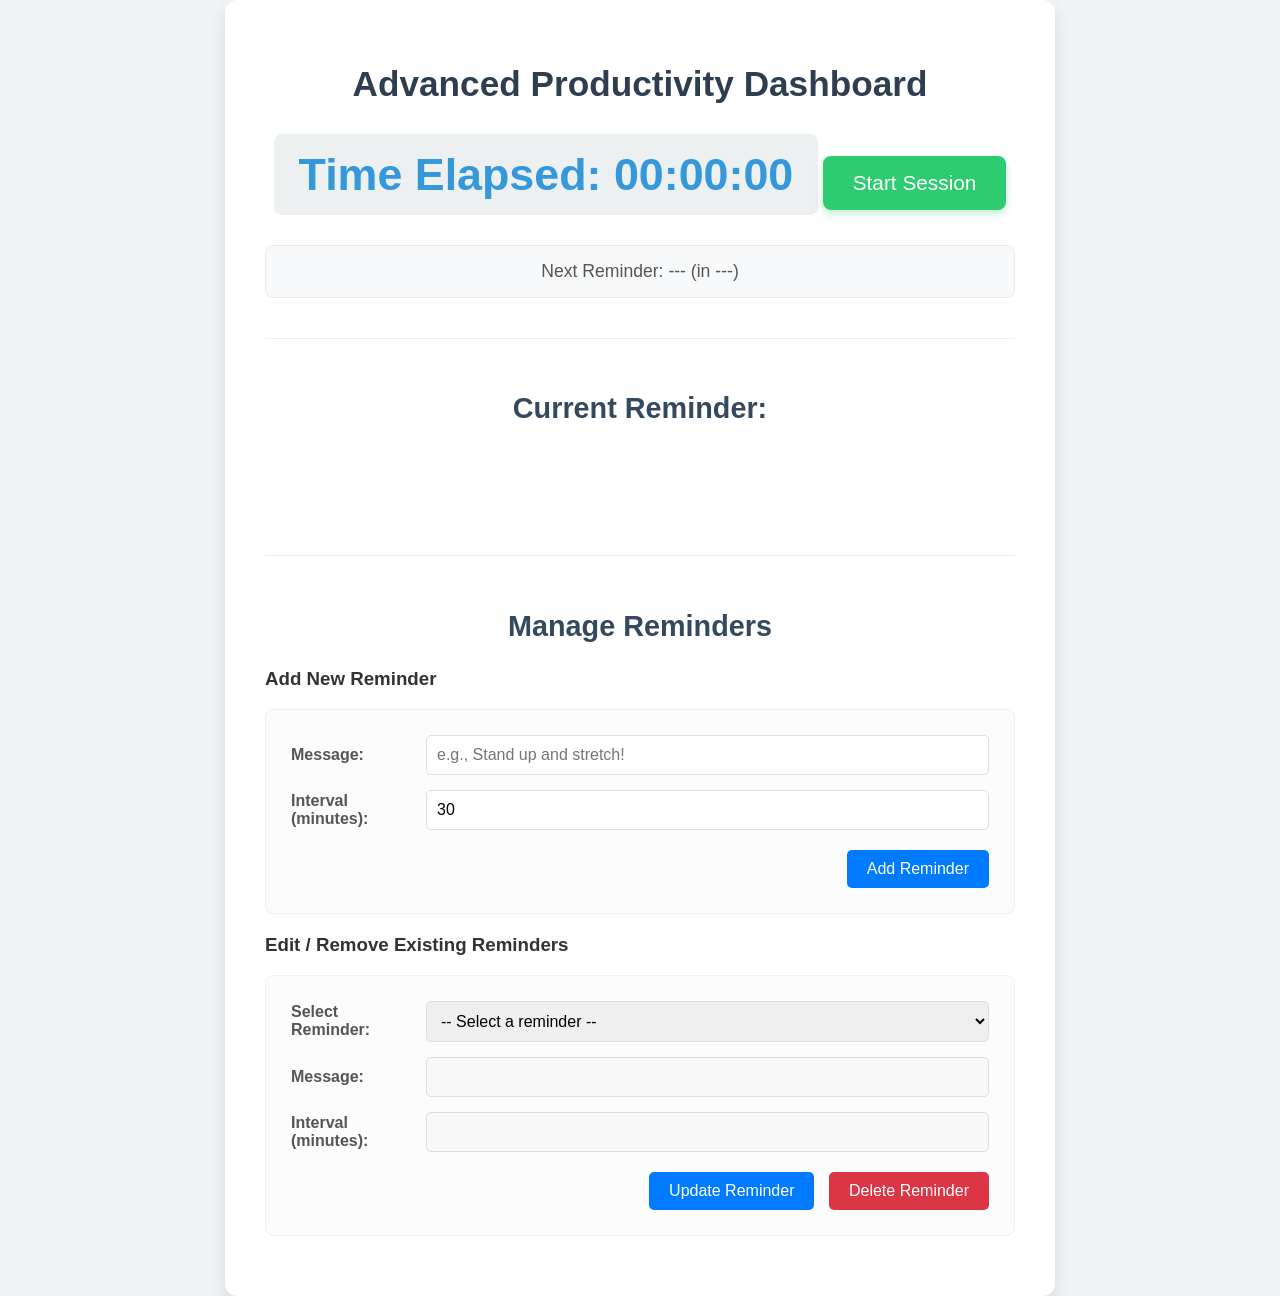
==== commit 410405ad: "Add files via upload" ====
--- a/docs/db.html
+++ b/docs/db.html
@@ -4,7 +4,202 @@
     <meta charset="UTF-8">
     <meta name="viewport" content="width=device-width, initial-scale=1.0">
     <title>Advanced Productivity Dashboard</title>
-  <link rel="stylesheet" href="style.css">
+    <style>
+        /*
+        * CSS Styles
+        */
+        body {
+            font-family: 'Segoe UI', Tahoma, Geneva, Verdana, sans-serif;
+            display: flex;
+            justify-content: center;
+            align-items: center;
+            min-height: 100vh;
+            background-color: #f0f2f5;
+            margin: 0;
+            color: #333;
+        }
+
+        .dashboard-container {
+            background-color: #fff;
+            border-radius: 12px;
+            box-shadow: 0 8px 16px rgba(0, 0, 0, 0.1);
+            padding: 40px;
+            text-align: center;
+            width: 90%;
+            max-width: 750px; /* Wider for reminder management */
+        }
+
+        h1 {
+            color: #2c3e50;
+            margin-bottom: 30px;
+            font-size: 2.2em;
+        }
+
+        .timer-display {
+            font-size: 2.8em;
+            font-weight: bold;
+            color: #3498db;
+            margin-bottom: 30px;
+            background-color: #ecf0f1;
+            padding: 15px 25px;
+            border-radius: 8px;
+            display: inline-block;
+            min-width: 250px;
+        }
+
+        #toggleButton {
+            background-color: #2ecc71;
+            color: white;
+            border: none;
+            padding: 15px 30px;
+            font-size: 1.3em;
+            border-radius: 8px;
+            cursor: pointer;
+            transition: background-color 0.3s ease, transform 0.2s ease;
+            box-shadow: 0 4px 8px rgba(46, 204, 113, 0.3);
+            margin-bottom: 25px;
+        }
+
+        #toggleButton:hover {
+            background-color: #27ae60;
+            transform: translateY(-2px);
+        }
+
+        #toggleButton:active {
+            transform: translateY(0);
+            box-shadow: 0 2px 4px rgba(46, 204, 113, 0.3);
+        }
+
+        #toggleButton.stop {
+            background-color: #e74c3c; /* Red for stop */
+            box-shadow: 0 4px 8px rgba(231, 76, 60, 0.3);
+        }
+
+        #toggleButton.stop:hover {
+            background-color: #c0392b;
+        }
+
+        .next-reminder-info {
+            font-size: 1.1em;
+            color: #555;
+            margin-bottom: 30px;
+            background-color: #f8f9fa;
+            padding: 15px 20px;
+            border-radius: 8px;
+            border: 1px solid #e9ecef;
+        }
+
+        .reminders-section {
+            margin-top: 40px;
+            border-top: 1px solid #eee;
+            padding-top: 30px;
+        }
+
+        h2 {
+            color: #34495e;
+            margin-bottom: 20px;
+            font-size: 1.8em;
+        }
+
+        .reminder-message {
+            background-color: #ffeaa7; /* Light yellow for alerts */
+            color: #e67e22; /* Orange for text */
+            padding: 15px;
+            border-radius: 8px;
+            font-size: 1.1em;
+            font-weight: 500;
+            min-height: 40px;
+            display: flex;
+            justify-content: center;
+            align-items: center;
+            box-shadow: 0 2px 4px rgba(255, 234, 167, 0.5);
+            opacity: 0;
+            transition: opacity 0.5s ease-in-out, transform 0.3s ease-in-out;
+            transform: translateY(10px);
+        }
+
+        .reminder-message.show {
+            opacity: 1;
+            transform: translateY(0);
+        }
+
+        /* Specific reminder styles (can be used for custom ones too if assigned a type) */
+        .reminder-message.water { background-color: #d1ecf1; color: #0c5460; }
+        .reminder-message.break { background-color: #d4edda; color: #155724; }
+        .reminder-message.exercise { background-color: #fce8d7; color: #8a3800; }
+        .reminder-message.eye { background-color: #f7d7ed; color: #6a1a5b; }
+        .reminder-message.posture { background-color: #e0f2f7; color: #0d47a1; }
+        .reminder-message.custom { background-color: #e6e6fa; color: #503080; } /* Light lavender for custom */
+
+        /* Reminder Management Section */
+        .manage-reminders {
+            margin-top: 40px;
+            border-top: 1px solid #eee;
+            padding-top: 30px;
+            text-align: left;
+        }
+
+        .manage-reminders h2 {
+            text-align: center;
+            margin-bottom: 25px;
+        }
+
+        .manage-reminders form {
+            background-color: #fcfcfc;
+            border: 1px solid #f0f0f0;
+            padding: 25px;
+            border-radius: 8px;
+            margin-bottom: 20px;
+        }
+
+        .form-group {
+            margin-bottom: 15px;
+            display: flex;
+            align-items: center;
+        }
+
+        .form-group label {
+            flex: 0 0 120px; /* Fixed width for labels */
+            margin-right: 15px;
+            font-weight: bold;
+            color: #555;
+        }
+
+        .form-group input[type="text"],
+        .form-group input[type="number"],
+        .form-group select {
+            flex-grow: 1;
+            padding: 10px;
+            border: 1px solid #ddd;
+            border-radius: 5px;
+            font-size: 1em;
+        }
+
+        .form-actions {
+            text-align: right;
+            margin-top: 20px;
+        }
+
+        .form-actions button {
+            background-color: #007bff;
+            color: white;
+            border: none;
+            padding: 10px 20px;
+            border-radius: 5px;
+            cursor: pointer;
+            font-size: 1em;
+            transition: background-color 0.2s;
+            margin-left: 10px;
+        }
+
+        .form-actions button.delete {
+            background-color: #dc3545;
+        }
+
+        .form-actions button:hover {
+            opacity: 0.9;
+        }
+    </style>
 </head>
 <body>
     <div class="dashboard-container">
@@ -408,4 +603,4 @@
         });
     </script>
 </body>
-</html>
+</html>
